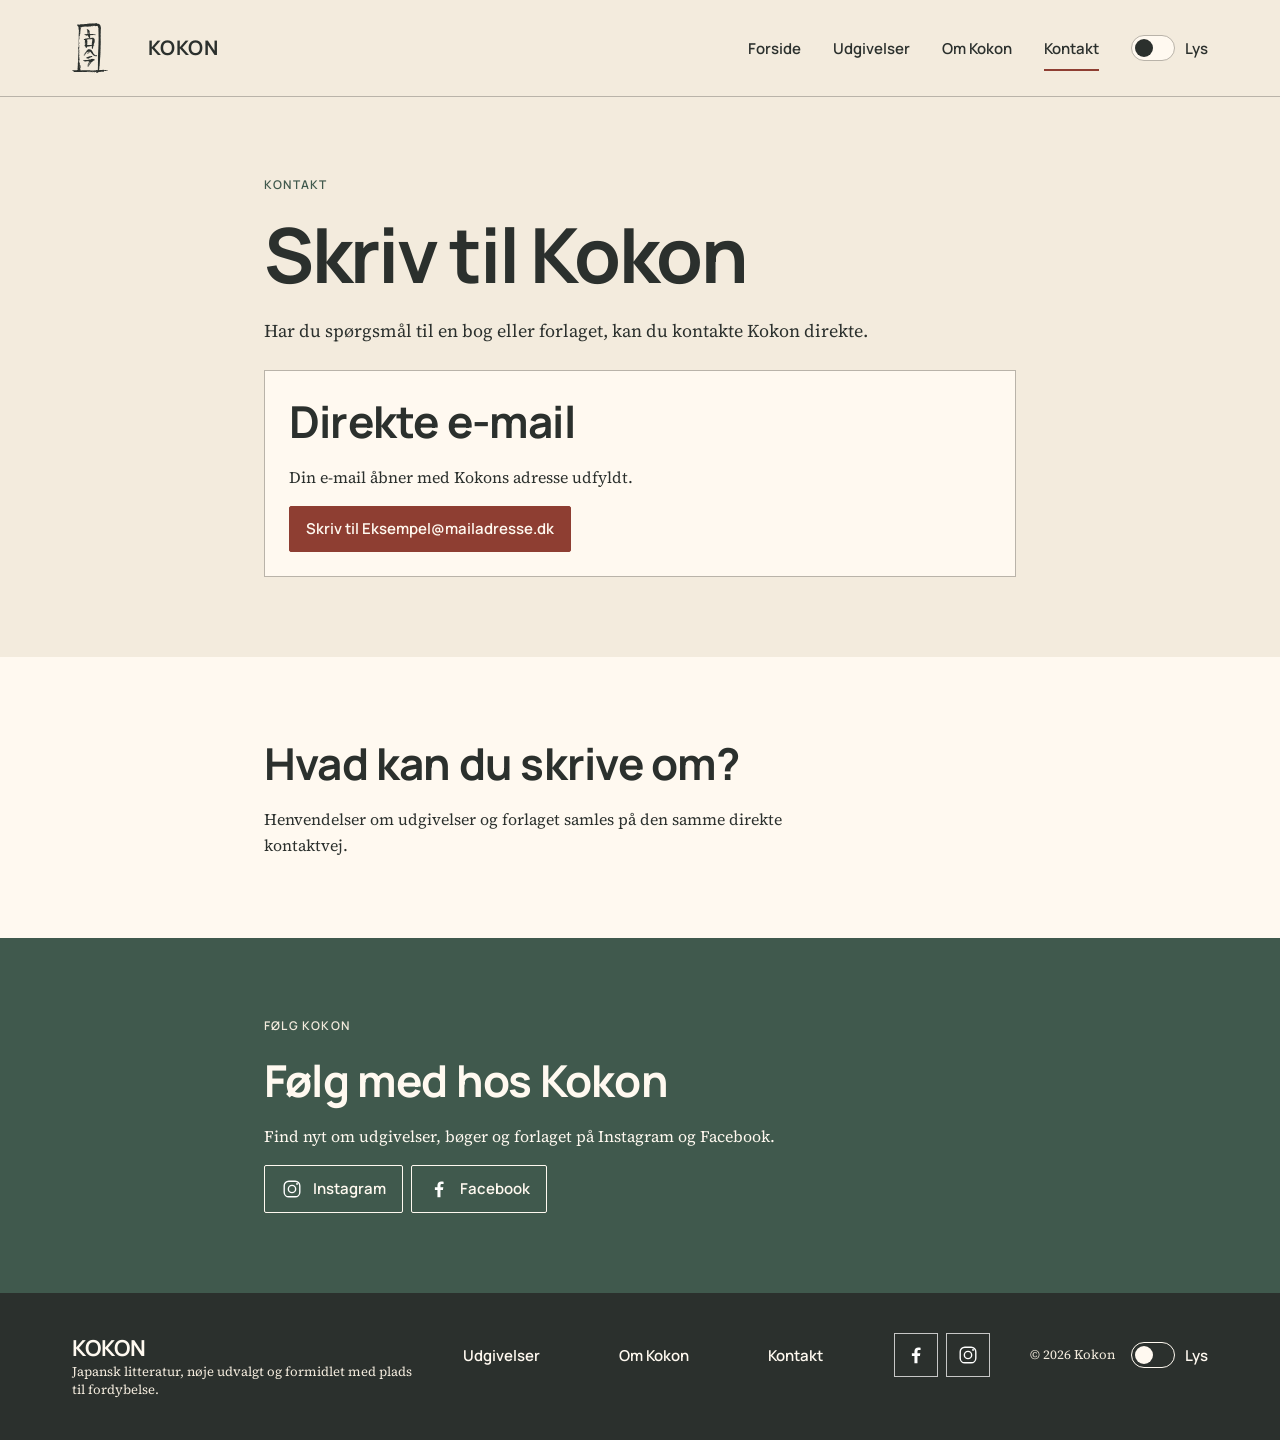
==== kontakt.html @ 9e4a313e "projekt uploades til git" ====
<!doctype html>
<html lang="da">
<head>
  <meta charset="utf-8">
  <meta name="viewport" content="width=device-width, initial-scale=1">
  <link rel="icon" href="/assets/images/kokon-logo.svg" type="image/svg+xml">
  <title>Kontakt · Kokon</title>
  <meta name="description" content="Kontakt Kokon direkte via e-mail.">
  <!-- Preview: Kommentér eller slet næste linje ved officiel lancering. -->
  <meta name="robots" content="noindex">
  <script src="/js/theme-init.js"></script>
  <link rel="stylesheet" href="/css/global.css">
  <script src="/js/navigation-tema.js" defer></script>
</head>
<body>
  <a class="spring-over-link" href="#main">Gå til indhold</a>
  <div class="sidehoved-baggrund">
    <header class="sidehoved">
      <a class="logo-symbol" href="/index.html" aria-label="Kokon – gå til forsiden">
        <img src="/assets/images/kokon-logo.svg" alt="" width="44" height="60">
      </a>
      <a class="logo-navn" href="/index.html" aria-label="Kokon – gå til forsiden">KOKON</a>
      <button class="menu-knap" type="button" aria-expanded="false" aria-controls="hovednavigation" aria-label="Åbn menu">
        <span></span><span></span><span></span>
      </button>
      <nav id="hovednavigation" class="hovednavigation" aria-label="Primær navigation">
        <div class="navigationslinks">
          <a href="/index.html">Forside</a>
          <a href="/udgivelser.html">Udgivelser</a>
          <a href="/om-kokon.html">Om Kokon</a>
          <a href="/kontakt.html" aria-current="page">Kontakt</a>
        </div>
        <div class="sidehoved-handlinger">
          <div class="tema-kontrol">
            <button class="tema-knap" type="button" role="switch" aria-checked="false" aria-label="Slå mørkt tema til"></button>
            <span data-theme-label>Lys</span>
          </div>
        </div>
      </nav>
    </header>
  </div>
  <main id="main" tabindex="-1">
    <section class="sektion">
      <div class="sektion-indhold smal lodret-indhold">
        <p class="overlinje">Kontakt</p>
        <h1>Skriv til Kokon</h1>
        <p class="indledning">Har du spørgsmål til en bog eller forlaget, kan du kontakte Kokon direkte.</p>
        <div class="kontaktkort lodret-indhold">
          <h2>Direkte e-mail</h2>
          <p>Din e-mail åbner med Kokons adresse udfyldt.</p>
          <a class="knap" href="mailto:Eksempel@mailadresse.dk">Skriv til Eksempel@mailadresse.dk</a>
        </div>
      </div>
    </section>
    <section class="sektion flade-sektion">
      <div class="sektion-indhold smal lodret-indhold"><h2>Hvad kan du skrive om?</h2><p>Henvendelser om udgivelser og forlaget samles på den samme direkte kontaktvej.</p></div>
    </section>
    <section class="sektion groen-sektion" aria-labelledby="foelg-kokon-titel">
      <div class="sektion-indhold smal lodret-indhold">
        <p class="overlinje">Følg Kokon</p>
        <h2 id="foelg-kokon-titel">Følg med hos Kokon</h2>
        <p>Find nyt om udgivelser, bøger og forlaget på Instagram og Facebook.</p>
        <div class="sociale-handlinger">
          <a class="knap paa-moerk" href="https://www.instagram.com/forlagetkokon/" target="_blank" rel="noopener noreferrer" aria-label="Følg Kokon på Instagram (åbner i ny fane)"><img class="socialt-ikon" src="/assets/images/instagram.svg" alt="" width="22" height="22">Instagram</a>
          <a class="knap paa-moerk" href="https://www.facebook.com/profile.php?id=61572699365491" target="_blank" rel="noopener noreferrer" aria-label="Følg Kokon på Facebook (åbner i ny fane)"><img class="socialt-ikon" src="/assets/images/facebook.svg" alt="" width="22" height="22">Facebook</a>
        </div>
      </div>
    </section>
  </main>
  <div class="sidefod-baggrund">
    <footer class="sidefod">
      <div class="lodret-indhold">
        <a class="sidefod-logo" href="/index.html">KOKON</a>
        <p class="sidefod-note">Japansk litteratur, nøje udvalgt og formidlet med plads til fordybelse.</p>
      </div>
      <div class="sidefod-linje" aria-hidden="true"></div>
      <div class="sidefod-links-raekke">
        <nav class="sidefod-navigation" aria-label="Sekundær navigation">
          <a href="/udgivelser.html">Udgivelser</a>
          <a href="/om-kokon.html">Om Kokon</a>
          <a href="/kontakt.html">Kontakt</a>
        </nav>
        <nav class="sociale-links" aria-label="Følg Kokon på sociale medier">
          <a href="https://www.facebook.com/profile.php?id=61572699365491" target="_blank" rel="noopener noreferrer" aria-label="Følg Kokon på Facebook (åbner i ny fane)"><img src="/assets/images/facebook.svg" alt="" width="22" height="22"></a>
          <a href="https://www.instagram.com/forlagetkokon/" target="_blank" rel="noopener noreferrer" aria-label="Følg Kokon på Instagram (åbner i ny fane)"><img src="/assets/images/instagram.svg" alt="" width="22" height="22"></a>
        </nav>
      </div>
      <div class="sidefod-bund">
        <p class="sidefod-note">© 2026 Kokon</p>
        <div class="tema-kontrol sidefod-tema">
          <button class="tema-knap" type="button" role="switch" aria-checked="false" aria-label="Slå mørkt tema til"></button>
          <span data-theme-label>Lys</span>
        </div>
      </div>
    </footer>
  </div>
</body>
</html>
---- css/global.css ----
/* Fælles indgang til sidens to CSS-lag. */
@import url("./layout.css");
@import url("./styling.css");
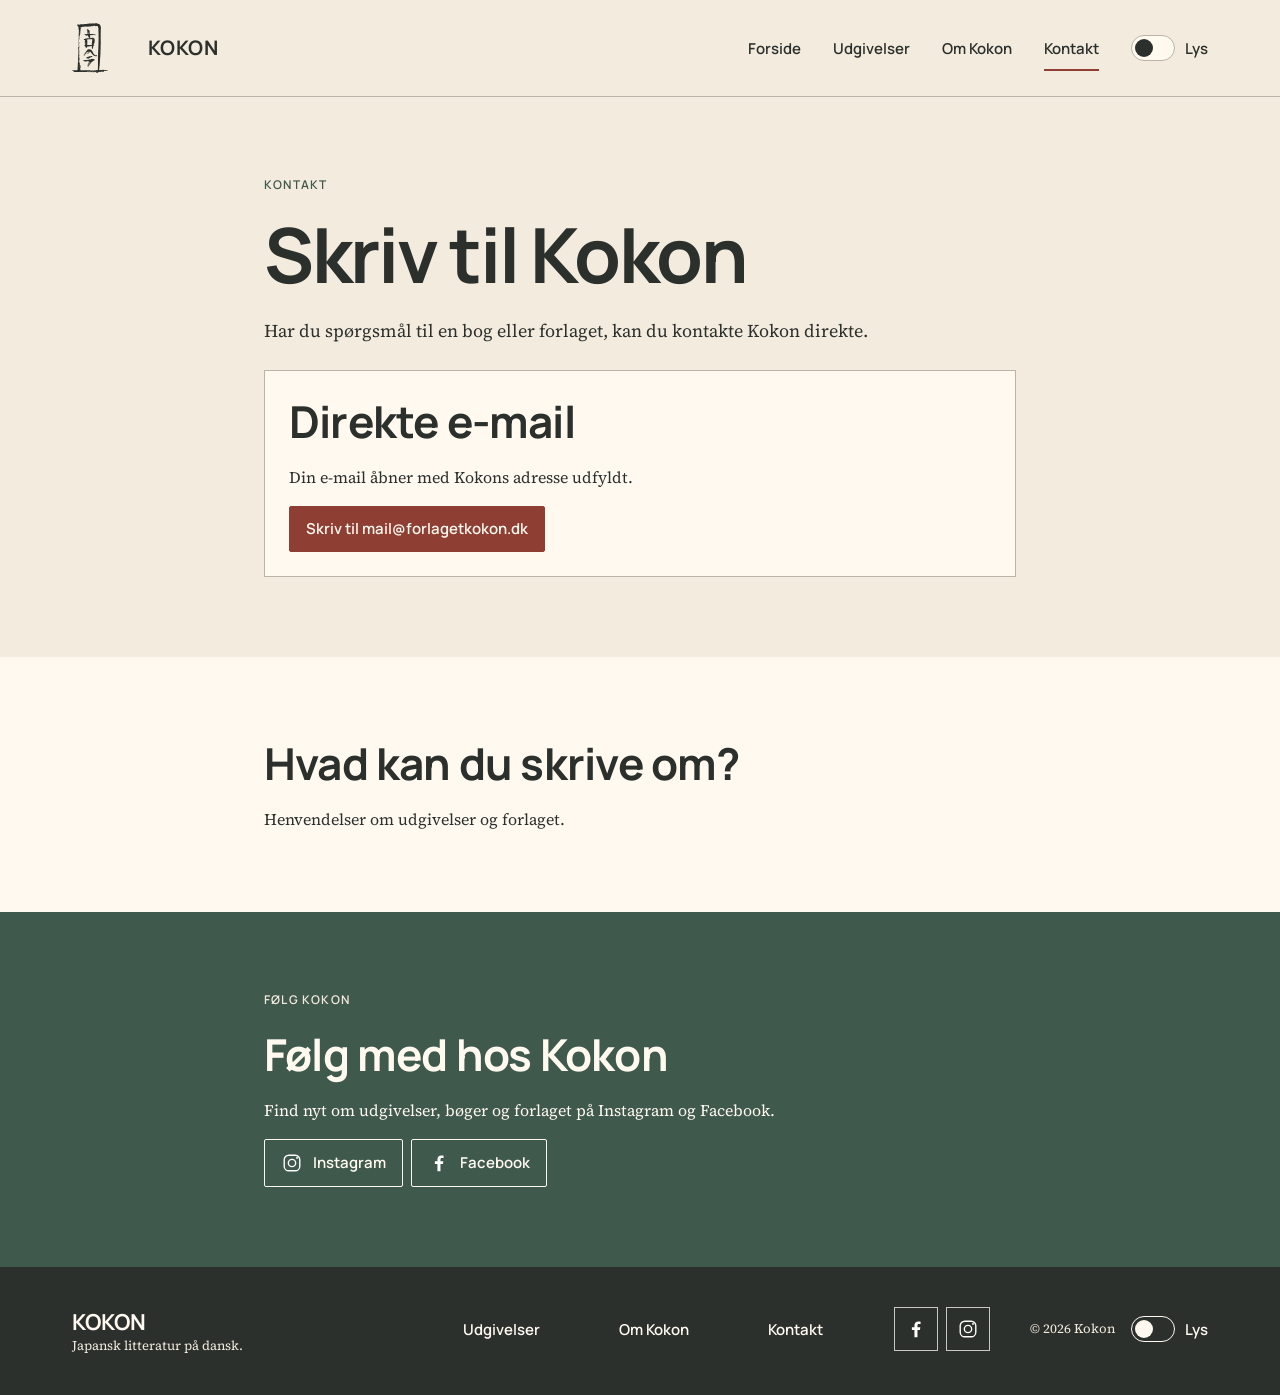
==== commit 49bf457c: "Update contact email and footer note in kontakt.html" ====
--- a/kontakt.html
+++ b/kontakt.html
@@ -48,12 +48,12 @@
         <div class="kontaktkort lodret-indhold">
           <h2>Direkte e-mail</h2>
           <p>Din e-mail åbner med Kokons adresse udfyldt.</p>
-          <a class="knap" href="mailto:Eksempel@mailadresse.dk">Skriv til Eksempel@mailadresse.dk</a>
+          <a class="knap" href="mailto:mail@forlagetkokon.dk">Skriv til mail@forlagetkokon.dk</a>
         </div>
       </div>
     </section>
     <section class="sektion flade-sektion">
-      <div class="sektion-indhold smal lodret-indhold"><h2>Hvad kan du skrive om?</h2><p>Henvendelser om udgivelser og forlaget samles på den samme direkte kontaktvej.</p></div>
+      <div class="sektion-indhold smal lodret-indhold"><h2>Hvad kan du skrive om?</h2><p>Henvendelser om udgivelser og forlaget.</p></div>
     </section>
     <section class="sektion groen-sektion" aria-labelledby="foelg-kokon-titel">
       <div class="sektion-indhold smal lodret-indhold">
@@ -71,7 +71,7 @@
     <footer class="sidefod">
       <div class="lodret-indhold">
         <a class="sidefod-logo" href="/index.html">KOKON</a>
-        <p class="sidefod-note">Japansk litteratur, nøje udvalgt og formidlet med plads til fordybelse.</p>
+        <p class="sidefod-note">Japansk litteratur på dansk.</p>
       </div>
       <div class="sidefod-linje" aria-hidden="true"></div>
       <div class="sidefod-links-raekke">
